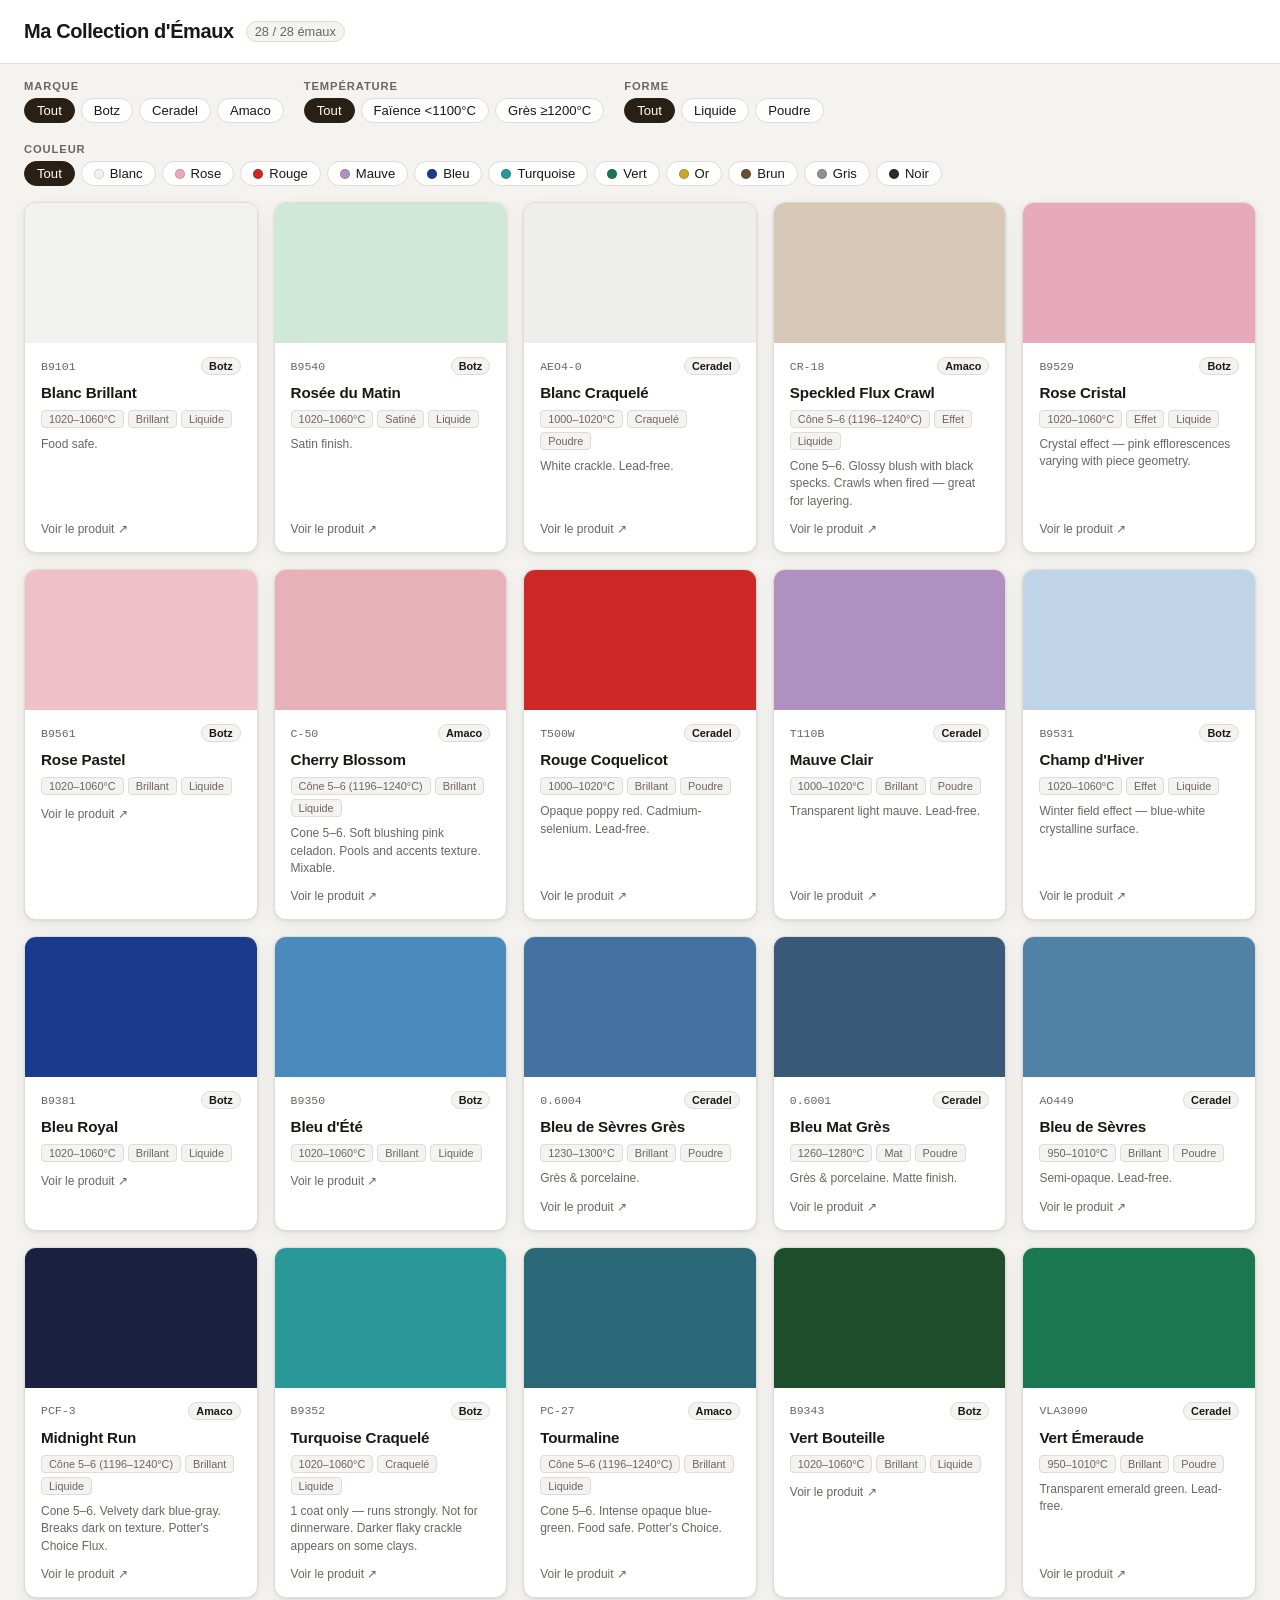
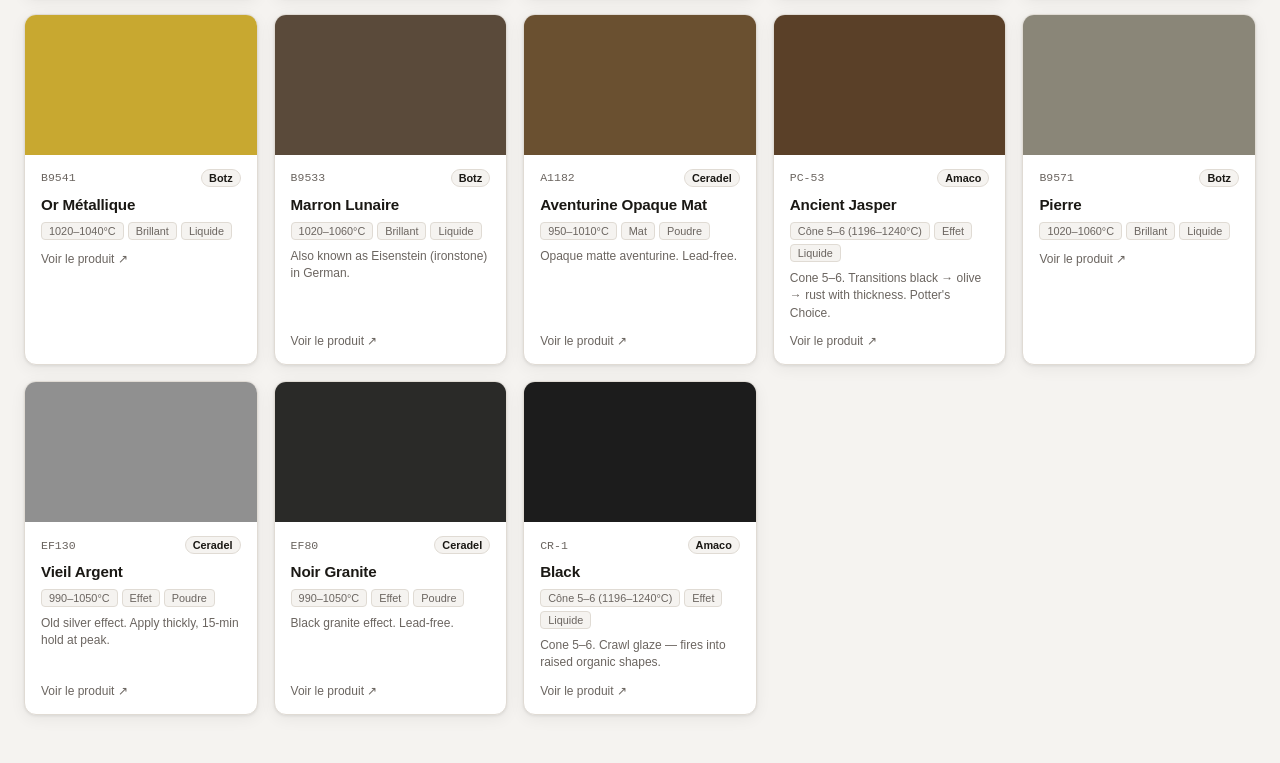
==== index.html @ 24ea7492 "Initial glaze collection — 28 glazes, filter UI, GitHub Pages ready Co-Authored-By: Claude Sonnet 4." ====
<!DOCTYPE html>
<html lang="fr">
<head>
  <meta charset="UTF-8">
  <meta name="viewport" content="width=device-width, initial-scale=1.0">
  <title>Ma Collection d'Émaux</title>
  <link rel="stylesheet" href="style.css">
</head>
<body>
  <header>
    <div class="header-inner">
      <h1>Ma Collection d'Émaux</h1>
      <span id="count-badge" class="count-badge"></span>
    </div>
  </header>

  <div class="filters-bar">
    <div class="filter-group">
      <label>Marque</label>
      <div class="chips" id="filter-brand">
        <button class="chip active" data-value="all">Tout</button>
        <button class="chip" data-value="Brilliant Botz">Botz</button>
        <button class="chip" data-value="Ceradel">Ceradel</button>
        <button class="chip" data-value="Amaco">Amaco</button>
      </div>
    </div>

    <div class="filter-group">
      <label>Température</label>
      <div class="chips" id="filter-temp">
        <button class="chip active" data-value="all">Tout</button>
        <button class="chip" data-value="faience">Faïence &lt;1100°C</button>
        <button class="chip" data-value="gres">Grès ≥1200°C</button>
      </div>
    </div>

    <div class="filter-group">
      <label>Forme</label>
      <div class="chips" id="filter-form">
        <button class="chip active" data-value="all">Tout</button>
        <button class="chip" data-value="liquid">Liquide</button>
        <button class="chip" data-value="powder">Poudre</button>
      </div>
    </div>

    <div class="filter-group">
      <label>Couleur</label>
      <div class="chips" id="filter-color">
        <button class="chip active" data-value="all">Tout</button>
        <button class="chip color-chip" data-value="white" style="--swatch:#f2f2ee">Blanc</button>
        <button class="chip color-chip" data-value="pink" style="--swatch:#e8aabb">Rose</button>
        <button class="chip color-chip" data-value="red" style="--swatch:#cc2828">Rouge</button>
        <button class="chip color-chip" data-value="purple" style="--swatch:#b090c0">Mauve</button>
        <button class="chip color-chip" data-value="blue" style="--swatch:#1a3a8c">Bleu</button>
        <button class="chip color-chip" data-value="turquoise" style="--swatch:#2a9898">Turquoise</button>
        <button class="chip color-chip" data-value="green" style="--swatch:#1a7850">Vert</button>
        <button class="chip color-chip" data-value="gold" style="--swatch:#c8a830">Or</button>
        <button class="chip color-chip" data-value="brown" style="--swatch:#6a5030">Brun</button>
        <button class="chip color-chip" data-value="gray" style="--swatch:#909090">Gris</button>
        <button class="chip color-chip" data-value="black" style="--swatch:#2a2a28">Noir</button>
      </div>
    </div>
  </div>

  <main>
    <div class="grid" id="glaze-grid"></div>
    <p class="empty-state" id="empty-state" hidden>Aucun émail ne correspond aux filtres sélectionnés.</p>
  </main>

  <template id="card-template">
    <article class="card">
      <div class="card-swatch">
        <img class="card-img" alt="" loading="lazy">
      </div>
      <div class="card-body">
        <div class="card-header-row">
          <span class="card-ref"></span>
          <span class="card-brand-badge"></span>
        </div>
        <h2 class="card-name"></h2>
        <div class="card-tags">
          <span class="tag tag-temp"></span>
          <span class="tag tag-finish"></span>
          <span class="tag tag-form"></span>
        </div>
        <p class="card-notes"></p>
        <a class="card-link" target="_blank" rel="noopener">Voir le produit ↗</a>
      </div>
    </article>
  </template>

  <script src="app.js"></script>
</body>
</html>
---- style.css ----
*, *::before, *::after {
  box-sizing: border-box;
  margin: 0;
  padding: 0;
}

:root {
  --bg: #f5f3f0;
  --surface: #ffffff;
  --border: #e0dbd4;
  --text: #1a1814;
  --text-muted: #6b6560;
  --accent: #2a1f14;
  --chip-active-bg: #2a1f14;
  --chip-active-text: #ffffff;
  --radius: 12px;
  --radius-sm: 6px;
  --shadow: 0 1px 3px rgba(0,0,0,.08), 0 4px 16px rgba(0,0,0,.06);
  --shadow-hover: 0 4px 8px rgba(0,0,0,.12), 0 8px 32px rgba(0,0,0,.10);
}

body {
  font-family: -apple-system, BlinkMacSystemFont, "Segoe UI", Roboto, sans-serif;
  background: var(--bg);
  color: var(--text);
  min-height: 100vh;
}

/* ── Header ── */
header {
  background: var(--surface);
  border-bottom: 1px solid var(--border);
  padding: 20px 24px;
  position: sticky;
  top: 0;
  z-index: 10;
}

.header-inner {
  max-width: 1400px;
  margin: 0 auto;
  display: flex;
  align-items: center;
  gap: 12px;
}

h1 {
  font-size: 1.25rem;
  font-weight: 600;
  letter-spacing: -0.02em;
}

.count-badge {
  font-size: 0.8rem;
  color: var(--text-muted);
  background: var(--bg);
  padding: 2px 8px;
  border-radius: 99px;
  border: 1px solid var(--border);
}

/* ── Filters ── */
.filters-bar {
  max-width: 1400px;
  margin: 0 auto;
  padding: 16px 24px;
  display: flex;
  flex-wrap: wrap;
  gap: 20px;
}

.filter-group {
  display: flex;
  flex-direction: column;
  gap: 6px;
}

.filter-group label {
  font-size: 0.7rem;
  font-weight: 600;
  text-transform: uppercase;
  letter-spacing: 0.08em;
  color: var(--text-muted);
}

.chips {
  display: flex;
  flex-wrap: wrap;
  gap: 6px;
}

.chip {
  appearance: none;
  border: 1px solid var(--border);
  background: var(--surface);
  color: var(--text);
  border-radius: 99px;
  padding: 4px 12px;
  font-size: 0.82rem;
  cursor: pointer;
  transition: all .15s ease;
  white-space: nowrap;
}

.chip:hover {
  border-color: var(--accent);
}

.chip.active {
  background: var(--chip-active-bg);
  color: var(--chip-active-text);
  border-color: var(--chip-active-bg);
}

.color-chip {
  display: flex;
  align-items: center;
  gap: 6px;
}

.color-chip::before {
  content: '';
  display: inline-block;
  width: 10px;
  height: 10px;
  border-radius: 50%;
  background: var(--swatch);
  border: 1px solid rgba(0,0,0,.15);
  flex-shrink: 0;
}

/* ── Grid ── */
main {
  max-width: 1400px;
  margin: 0 auto;
  padding: 0 24px 48px;
}

.grid {
  display: grid;
  grid-template-columns: repeat(auto-fill, minmax(220px, 1fr));
  gap: 16px;
}

/* ── Card ── */
.card {
  background: var(--surface);
  border: 1px solid var(--border);
  border-radius: var(--radius);
  overflow: hidden;
  box-shadow: var(--shadow);
  transition: transform .2s ease, box-shadow .2s ease;
  display: flex;
  flex-direction: column;
}

.card:hover {
  transform: translateY(-3px);
  box-shadow: var(--shadow-hover);
}

.card-swatch {
  height: 140px;
  position: relative;
  overflow: hidden;
  flex-shrink: 0;
}

.card-swatch-bg {
  position: absolute;
  inset: 0;
  transition: opacity .3s ease;
}

.card-img {
  position: absolute;
  inset: 0;
  width: 100%;
  height: 100%;
  object-fit: cover;
}

.card-img[data-loaded="false"] {
  opacity: 0;
}

.card-body {
  padding: 14px 16px 16px;
  display: flex;
  flex-direction: column;
  gap: 8px;
  flex: 1;
}

.card-header-row {
  display: flex;
  align-items: center;
  justify-content: space-between;
  gap: 6px;
}

.card-ref {
  font-family: "SF Mono", "Fira Code", Consolas, monospace;
  font-size: 0.72rem;
  color: var(--text-muted);
}

.card-brand-badge {
  font-size: 0.68rem;
  font-weight: 600;
  padding: 2px 7px;
  border-radius: 99px;
  background: var(--bg);
  border: 1px solid var(--border);
  white-space: nowrap;
}

.card-name {
  font-size: 0.95rem;
  font-weight: 600;
  line-height: 1.25;
  letter-spacing: -0.01em;
}

.card-tags {
  display: flex;
  flex-wrap: wrap;
  gap: 4px;
}

.tag {
  font-size: 0.68rem;
  font-weight: 500;
  padding: 2px 7px;
  border-radius: 4px;
  background: var(--bg);
  color: var(--text-muted);
  border: 1px solid var(--border);
}

.card-notes {
  font-size: 0.75rem;
  color: var(--text-muted);
  line-height: 1.45;
  flex: 1;
}

.card-link {
  font-size: 0.75rem;
  color: var(--text-muted);
  text-decoration: none;
  margin-top: 4px;
  align-self: flex-start;
}

.card-link:hover {
  color: var(--text);
  text-decoration: underline;
}

/* ── Empty state ── */
.empty-state {
  text-align: center;
  color: var(--text-muted);
  padding: 48px 0;
  font-size: 0.9rem;
}

/* ── Responsive ── */
@media (max-width: 600px) {
  header { padding: 14px 16px; }
  .filters-bar { padding: 12px 16px; }
  main { padding: 0 16px 48px; }
  .grid { grid-template-columns: repeat(auto-fill, minmax(160px, 1fr)); gap: 12px; }
  .card-swatch { height: 110px; }
}
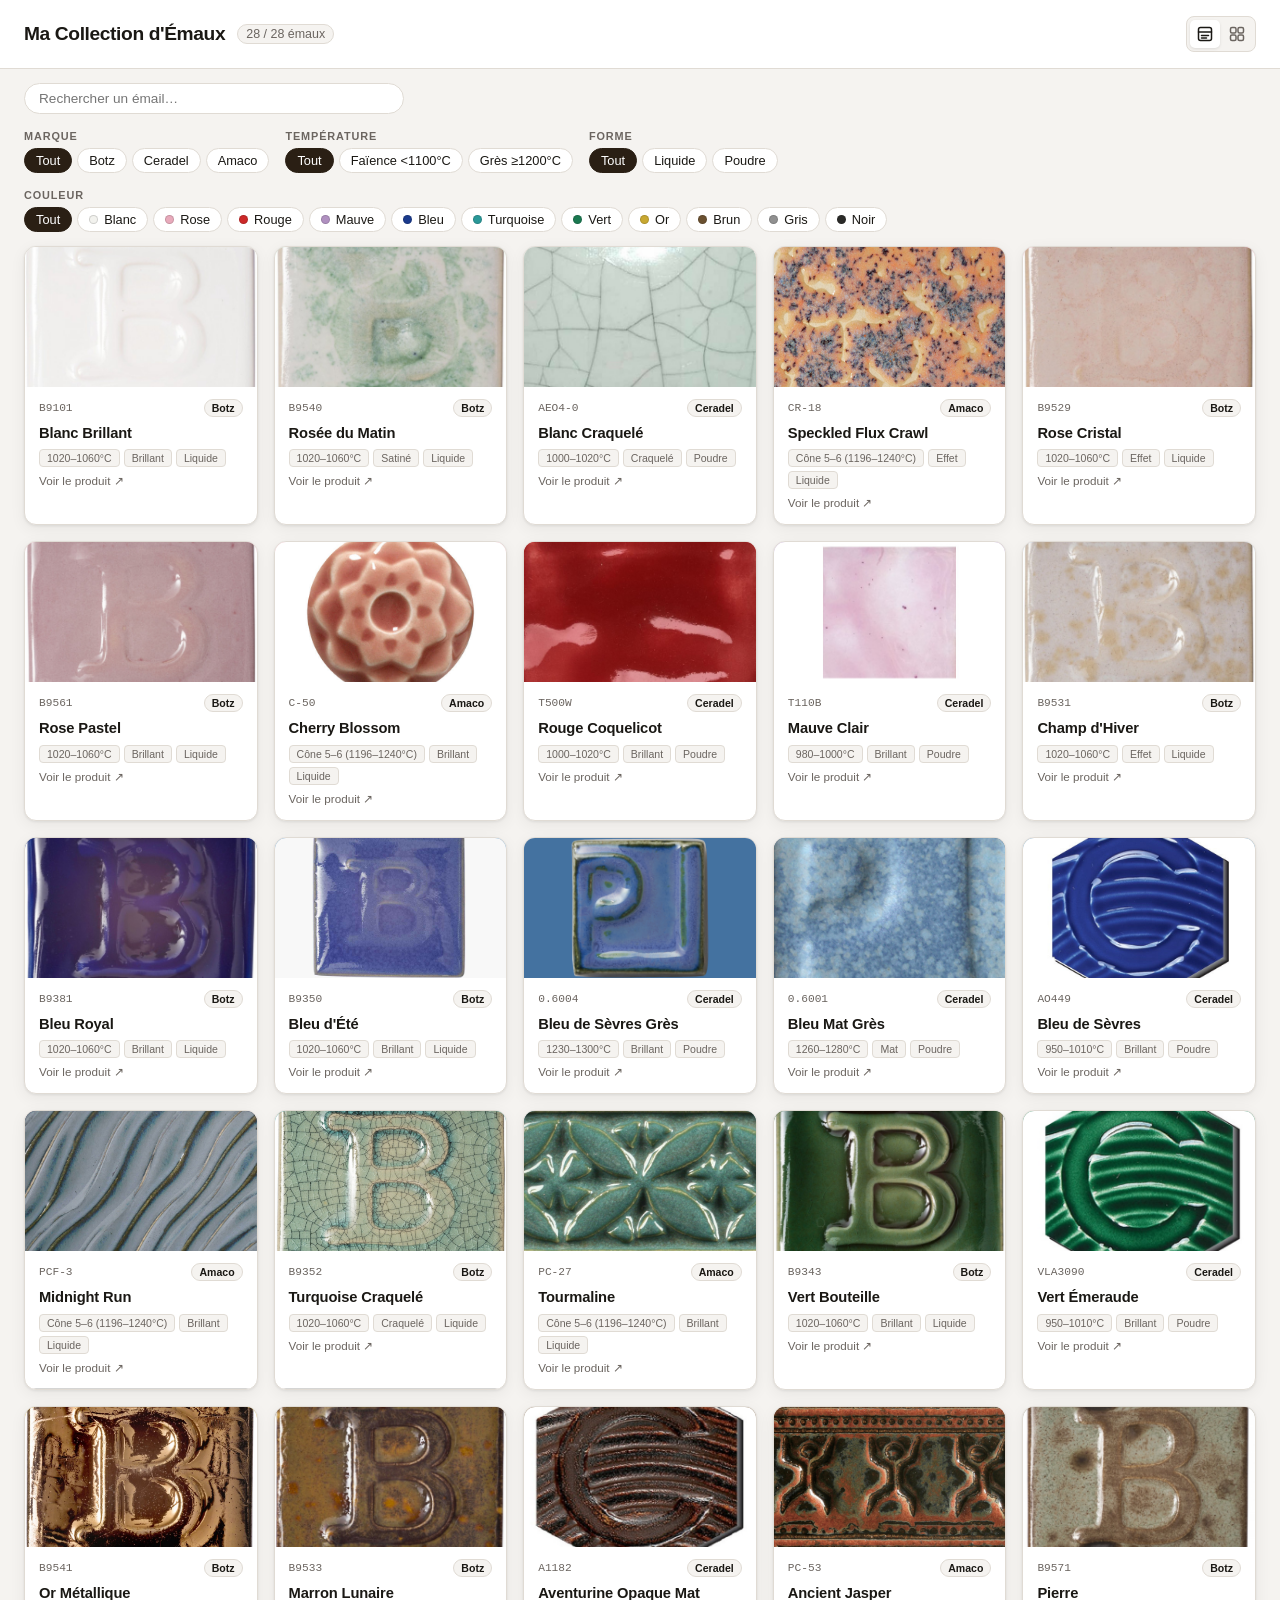
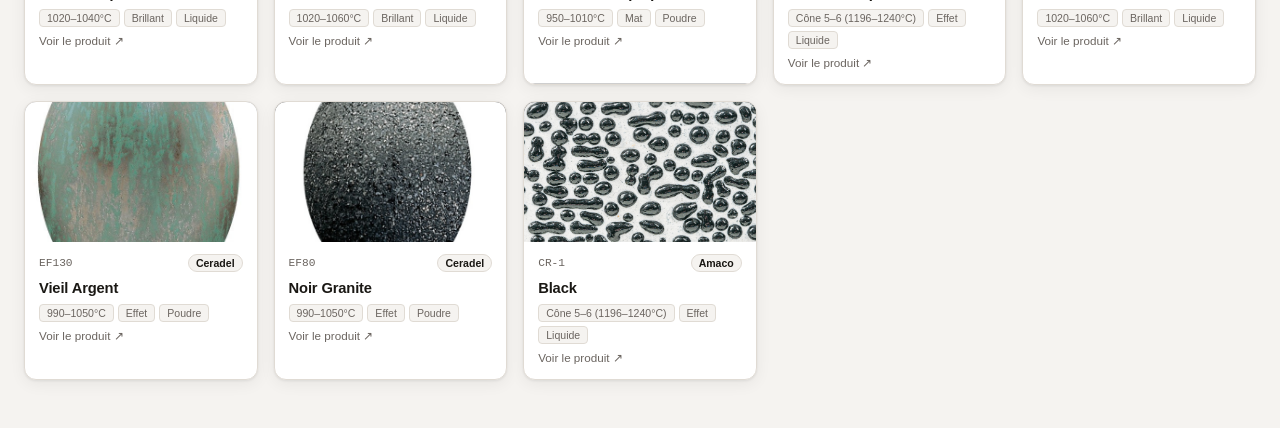
==== commit d2700a92: "Add search, filter toggle, notes-on-hover, and picture/detail view modes Co-Authored-By: Claude Sonn" ====
--- a/index.html
+++ b/index.html
@@ -11,10 +11,33 @@
     <div class="header-inner">
       <h1>Ma Collection d'Émaux</h1>
       <span id="count-badge" class="count-badge"></span>
+      <div class="header-spacer"></div>
+      <div class="view-toggle" id="view-toggle">
+        <button class="view-btn active" data-mode="detail" title="Vue détaillée">
+          <svg width="16" height="16" viewBox="0 0 16 16" fill="none" stroke="currentColor" stroke-width="1.5" stroke-linecap="round">
+            <rect x="1.5" y="1.5" width="13" height="13" rx="2"/>
+            <line x1="1.5" y1="6" x2="14.5" y2="6"/>
+            <line x1="4.5" y1="9.5" x2="11.5" y2="9.5"/>
+            <line x1="4.5" y1="12" x2="9.5" y2="12"/>
+          </svg>
+        </button>
+        <button class="view-btn" data-mode="picture" title="Vue photos">
+          <svg width="16" height="16" viewBox="0 0 16 16" fill="none" stroke="currentColor" stroke-width="1.5" stroke-linecap="round" stroke-linejoin="round">
+            <rect x="1.5" y="1.5" width="5.5" height="5.5" rx="1.5"/>
+            <rect x="9" y="1.5" width="5.5" height="5.5" rx="1.5"/>
+            <rect x="1.5" y="9" width="5.5" height="5.5" rx="1.5"/>
+            <rect x="9" y="9" width="5.5" height="5.5" rx="1.5"/>
+          </svg>
+        </button>
+      </div>
     </div>
   </header>
 
   <div class="filters-bar">
+    <div class="search-wrap">
+      <input type="search" id="search-input" class="search-input" placeholder="Rechercher un émail…" autocomplete="off" spellcheck="false">
+    </div>
+
     <div class="filter-group">
       <label>Marque</label>
       <div class="chips" id="filter-brand">
@@ -64,7 +87,7 @@
 
   <main>
     <div class="grid" id="glaze-grid"></div>
-    <p class="empty-state" id="empty-state" hidden>Aucun émail ne correspond aux filtres sélectionnés.</p>
+    <p class="empty-state" id="empty-state" hidden>Aucun émail ne correspond à votre recherche.</p>
   </main>
 
   <template id="card-template">
@@ -83,9 +106,9 @@
           <span class="tag tag-finish"></span>
           <span class="tag tag-form"></span>
         </div>
-        <p class="card-notes"></p>
         <a class="card-link" target="_blank" rel="noopener">Voir le produit ↗</a>
       </div>
+      <p class="card-notes"></p>
     </article>
   </template>
 
--- a/style.css
+++ b/style.css
@@ -14,7 +14,6 @@
   --chip-active-bg: #2a1f14;
   --chip-active-text: #ffffff;
   --radius: 12px;
-  --radius-sm: 6px;
   --shadow: 0 1px 3px rgba(0,0,0,.08), 0 4px 16px rgba(0,0,0,.06);
   --shadow-hover: 0 4px 8px rgba(0,0,0,.12), 0 8px 32px rgba(0,0,0,.10);
 }
@@ -30,7 +29,7 @@
 header {
   background: var(--surface);
   border-bottom: 1px solid var(--border);
-  padding: 20px 24px;
+  padding: 16px 24px;
   position: sticky;
   top: 0;
   z-index: 10;
@@ -45,28 +44,86 @@
 }
 
 h1 {
-  font-size: 1.25rem;
+  font-size: 1.2rem;
   font-weight: 600;
   letter-spacing: -0.02em;
 }
 
 .count-badge {
-  font-size: 0.8rem;
+  font-size: 0.78rem;
   color: var(--text-muted);
   background: var(--bg);
   padding: 2px 8px;
   border-radius: 99px;
   border: 1px solid var(--border);
+}
+
+.header-spacer { flex: 1; }
+
+/* ── View toggle ── */
+.view-toggle {
+  display: flex;
+  gap: 2px;
+  background: var(--bg);
+  border: 1px solid var(--border);
+  border-radius: 8px;
+  padding: 3px;
+}
+
+.view-btn {
+  appearance: none;
+  border: none;
+  background: transparent;
+  color: var(--text-muted);
+  border-radius: 5px;
+  width: 30px;
+  height: 28px;
+  display: flex;
+  align-items: center;
+  justify-content: center;
+  cursor: pointer;
+  transition: background .15s, color .15s;
+}
+
+.view-btn:hover { color: var(--text); }
+
+.view-btn.active {
+  background: var(--surface);
+  color: var(--text);
+  box-shadow: 0 1px 3px rgba(0,0,0,.1);
 }
 
 /* ── Filters ── */
 .filters-bar {
   max-width: 1400px;
   margin: 0 auto;
-  padding: 16px 24px;
+  padding: 14px 24px;
   display: flex;
   flex-wrap: wrap;
-  gap: 20px;
+  gap: 16px;
+  align-items: flex-start;
+}
+
+.search-wrap {
+  flex: 0 0 100%;
+}
+
+.search-input {
+  width: 100%;
+  max-width: 380px;
+  padding: 7px 14px;
+  border: 1px solid var(--border);
+  border-radius: 99px;
+  background: var(--surface);
+  font-size: 0.85rem;
+  color: var(--text);
+  outline: none;
+  transition: border-color .15s, box-shadow .15s;
+}
+
+.search-input:focus {
+  border-color: var(--accent);
+  box-shadow: 0 0 0 3px rgba(42, 31, 20, 0.08);
 }
 
 .filter-group {
@@ -76,7 +133,7 @@
 }
 
 .filter-group label {
-  font-size: 0.7rem;
+  font-size: 0.68rem;
   font-weight: 600;
   text-transform: uppercase;
   letter-spacing: 0.08em;
@@ -86,7 +143,7 @@
 .chips {
   display: flex;
   flex-wrap: wrap;
-  gap: 6px;
+  gap: 5px;
 }
 
 .chip {
@@ -95,16 +152,14 @@
   background: var(--surface);
   color: var(--text);
   border-radius: 99px;
-  padding: 4px 12px;
-  font-size: 0.82rem;
+  padding: 4px 11px;
+  font-size: 0.8rem;
   cursor: pointer;
-  transition: all .15s ease;
+  transition: border-color .15s, background .15s, color .15s;
   white-space: nowrap;
 }
 
-.chip:hover {
-  border-color: var(--accent);
-}
+.chip:hover { border-color: var(--accent); }
 
 .chip.active {
   background: var(--chip-active-bg);
@@ -112,17 +167,13 @@
   border-color: var(--chip-active-bg);
 }
 
-.color-chip {
-  display: flex;
-  align-items: center;
-  gap: 6px;
-}
+.color-chip { display: flex; align-items: center; gap: 6px; }
 
 .color-chip::before {
   content: '';
   display: inline-block;
-  width: 10px;
-  height: 10px;
+  width: 9px;
+  height: 9px;
   border-radius: 50%;
   background: var(--swatch);
   border: 1px solid rgba(0,0,0,.15);
@@ -142,8 +193,15 @@
   gap: 16px;
 }
 
+/* Picture mode */
+.grid.mode-picture {
+  grid-template-columns: repeat(auto-fill, minmax(150px, 1fr));
+  gap: 10px;
+}
+
 /* ── Card ── */
 .card {
+  position: relative;
   background: var(--surface);
   border: 1px solid var(--border);
   border-radius: var(--radius);
@@ -166,11 +224,7 @@
   flex-shrink: 0;
 }
 
-.card-swatch-bg {
-  position: absolute;
-  inset: 0;
-  transition: opacity .3s ease;
-}
+.mode-picture .card-swatch { height: 180px; }
 
 .card-img {
   position: absolute;
@@ -178,19 +232,20 @@
   width: 100%;
   height: 100%;
   object-fit: cover;
-}
-
-.card-img[data-loaded="false"] {
-  opacity: 0;
-}
+  transition: opacity .3s ease;
+}
+
+.card-img[data-loaded="false"] { opacity: 0; }
 
 .card-body {
-  padding: 14px 16px 16px;
+  padding: 12px 14px 14px;
   display: flex;
   flex-direction: column;
-  gap: 8px;
+  gap: 7px;
   flex: 1;
 }
+
+.mode-picture .card-body { padding: 8px 10px 10px; gap: 0; }
 
 .card-header-row {
   display: flex;
@@ -199,14 +254,18 @@
   gap: 6px;
 }
 
+.mode-picture .card-header-row,
+.mode-picture .card-tags,
+.mode-picture .card-link { display: none; }
+
 .card-ref {
   font-family: "SF Mono", "Fira Code", Consolas, monospace;
-  font-size: 0.72rem;
+  font-size: 0.7rem;
   color: var(--text-muted);
 }
 
 .card-brand-badge {
-  font-size: 0.68rem;
+  font-size: 0.66rem;
   font-weight: 600;
   padding: 2px 7px;
   border-radius: 99px;
@@ -216,12 +275,14 @@
 }
 
 .card-name {
-  font-size: 0.95rem;
+  font-size: 0.92rem;
   font-weight: 600;
   line-height: 1.25;
   letter-spacing: -0.01em;
 }
 
+.mode-picture .card-name { font-size: 0.8rem; font-weight: 500; }
+
 .card-tags {
   display: flex;
   flex-wrap: wrap;
@@ -229,7 +290,7 @@
 }
 
 .tag {
-  font-size: 0.68rem;
+  font-size: 0.66rem;
   font-weight: 500;
   padding: 2px 7px;
   border-radius: 4px;
@@ -238,25 +299,32 @@
   border: 1px solid var(--border);
 }
 
+.card-link {
+  font-size: 0.73rem;
+  color: var(--text-muted);
+  text-decoration: none;
+  align-self: flex-start;
+}
+
+.card-link:hover { color: var(--text); text-decoration: underline; }
+
+/* ── Notes overlay (hover) ── */
 .card-notes {
-  font-size: 0.75rem;
-  color: var(--text-muted);
-  line-height: 1.45;
-  flex: 1;
-}
-
-.card-link {
-  font-size: 0.75rem;
-  color: var(--text-muted);
-  text-decoration: none;
-  margin-top: 4px;
-  align-self: flex-start;
-}
-
-.card-link:hover {
-  color: var(--text);
-  text-decoration: underline;
-}
+  position: absolute;
+  bottom: 0;
+  left: 0;
+  right: 0;
+  background: rgba(20, 18, 14, 0.88);
+  color: #f0ede8;
+  padding: 12px 16px;
+  font-size: 0.73rem;
+  line-height: 1.5;
+  transform: translateY(100%);
+  transition: transform .22s ease;
+  backdrop-filter: blur(2px);
+}
+
+.card:hover .card-notes { transform: translateY(0); }
 
 /* ── Empty state ── */
 .empty-state {
@@ -268,9 +336,10 @@
 
 /* ── Responsive ── */
 @media (max-width: 600px) {
-  header { padding: 14px 16px; }
-  .filters-bar { padding: 12px 16px; }
+  header { padding: 12px 16px; }
+  h1 { font-size: 1rem; }
+  .filters-bar { padding: 10px 16px; gap: 12px; }
   main { padding: 0 16px 48px; }
-  .grid { grid-template-columns: repeat(auto-fill, minmax(160px, 1fr)); gap: 12px; }
+  .grid { grid-template-columns: repeat(auto-fill, minmax(150px, 1fr)); gap: 10px; }
   .card-swatch { height: 110px; }
 }
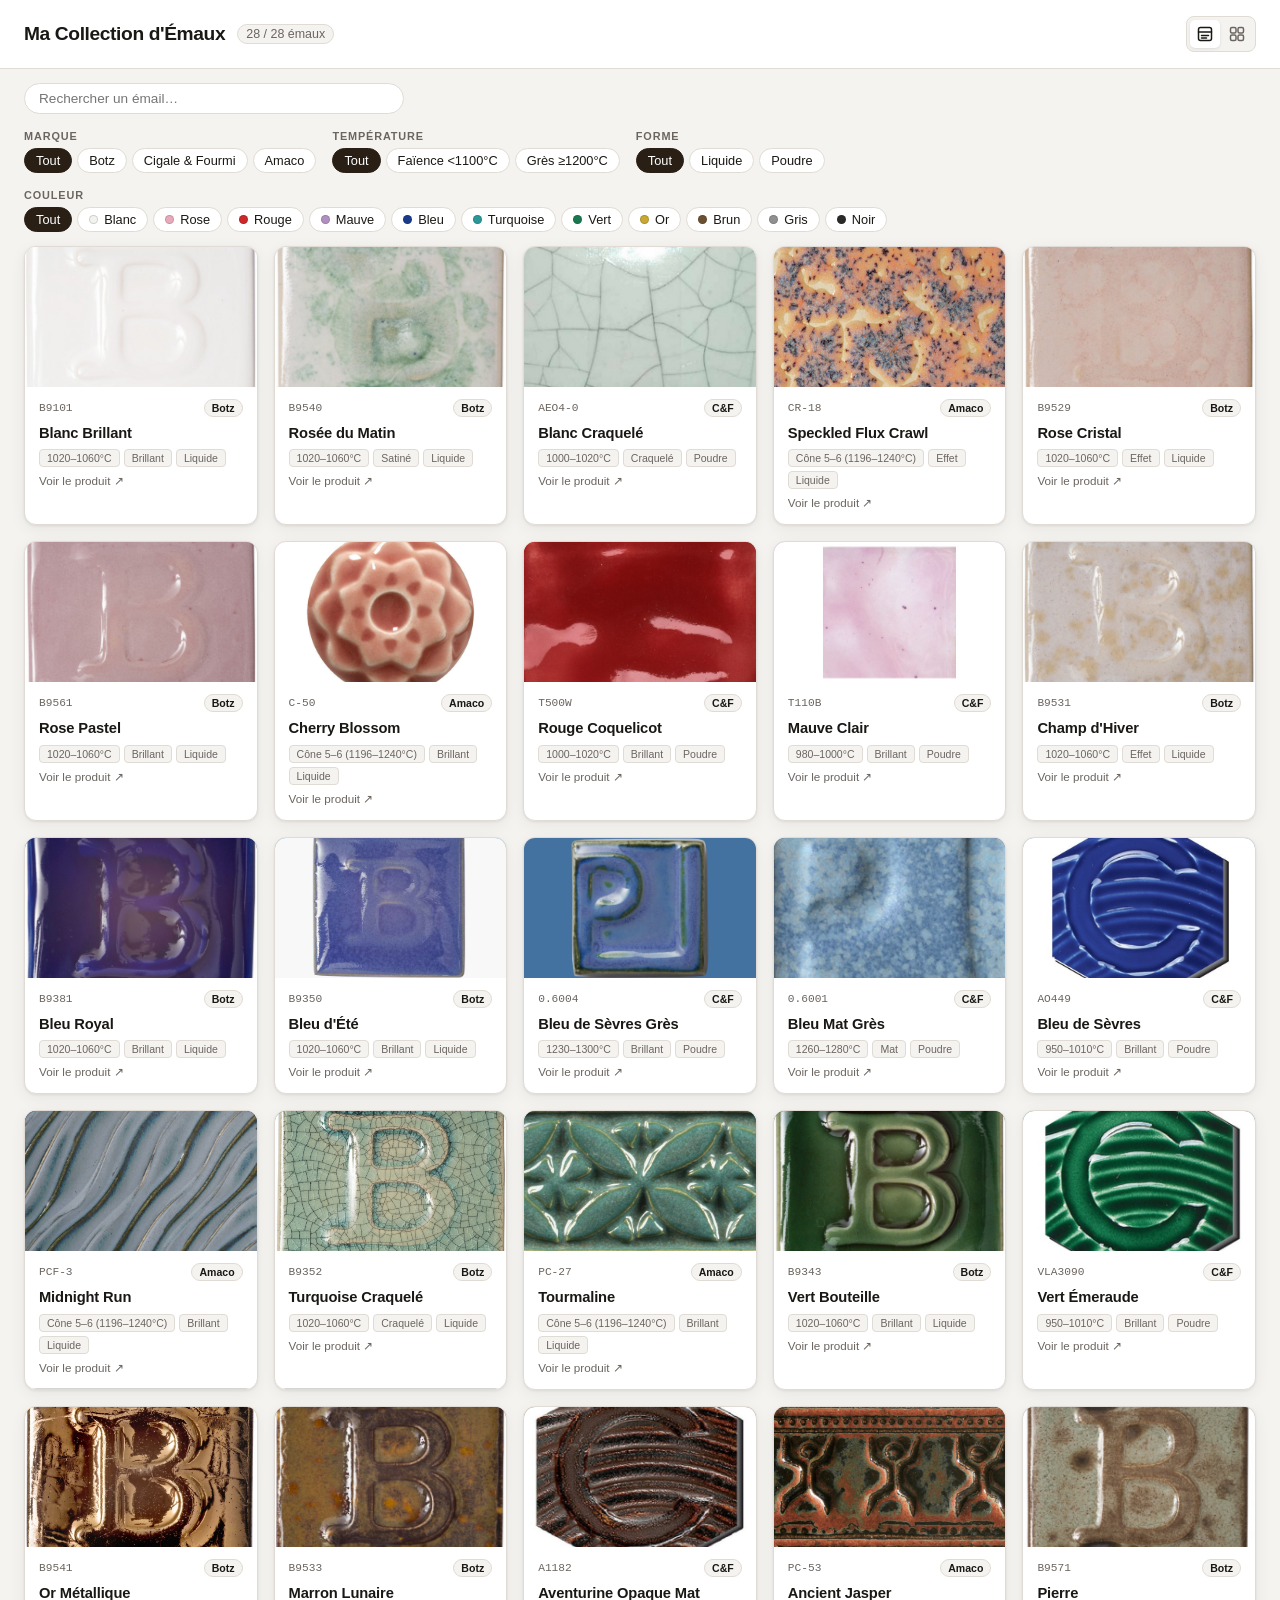
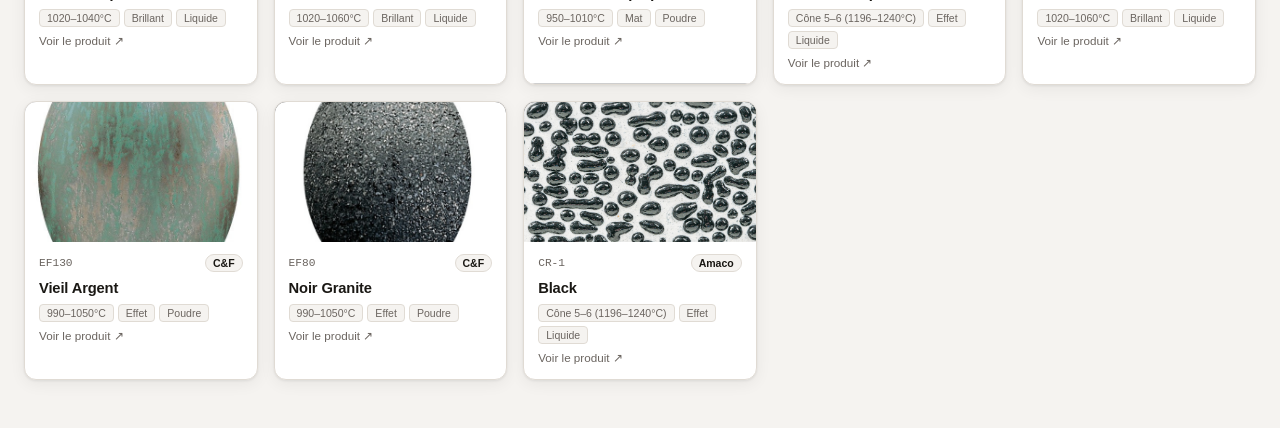
==== commit 5eb0a5e6: "Fix brands: unbranded powder glazes → Cigale & Fourmi, remove Ceradel as brand Co-Authored-By: Claud" ====
--- a/index.html
+++ b/index.html
@@ -43,7 +43,7 @@
       <div class="chips" id="filter-brand">
         <button class="chip active" data-value="all">Tout</button>
         <button class="chip" data-value="Brilliant Botz">Botz</button>
-        <button class="chip" data-value="Ceradel">Ceradel</button>
+        <button class="chip" data-value="Cigale &amp; Fourmi">Cigale &amp; Fourmi</button>
         <button class="chip" data-value="Amaco">Amaco</button>
       </div>
     </div>
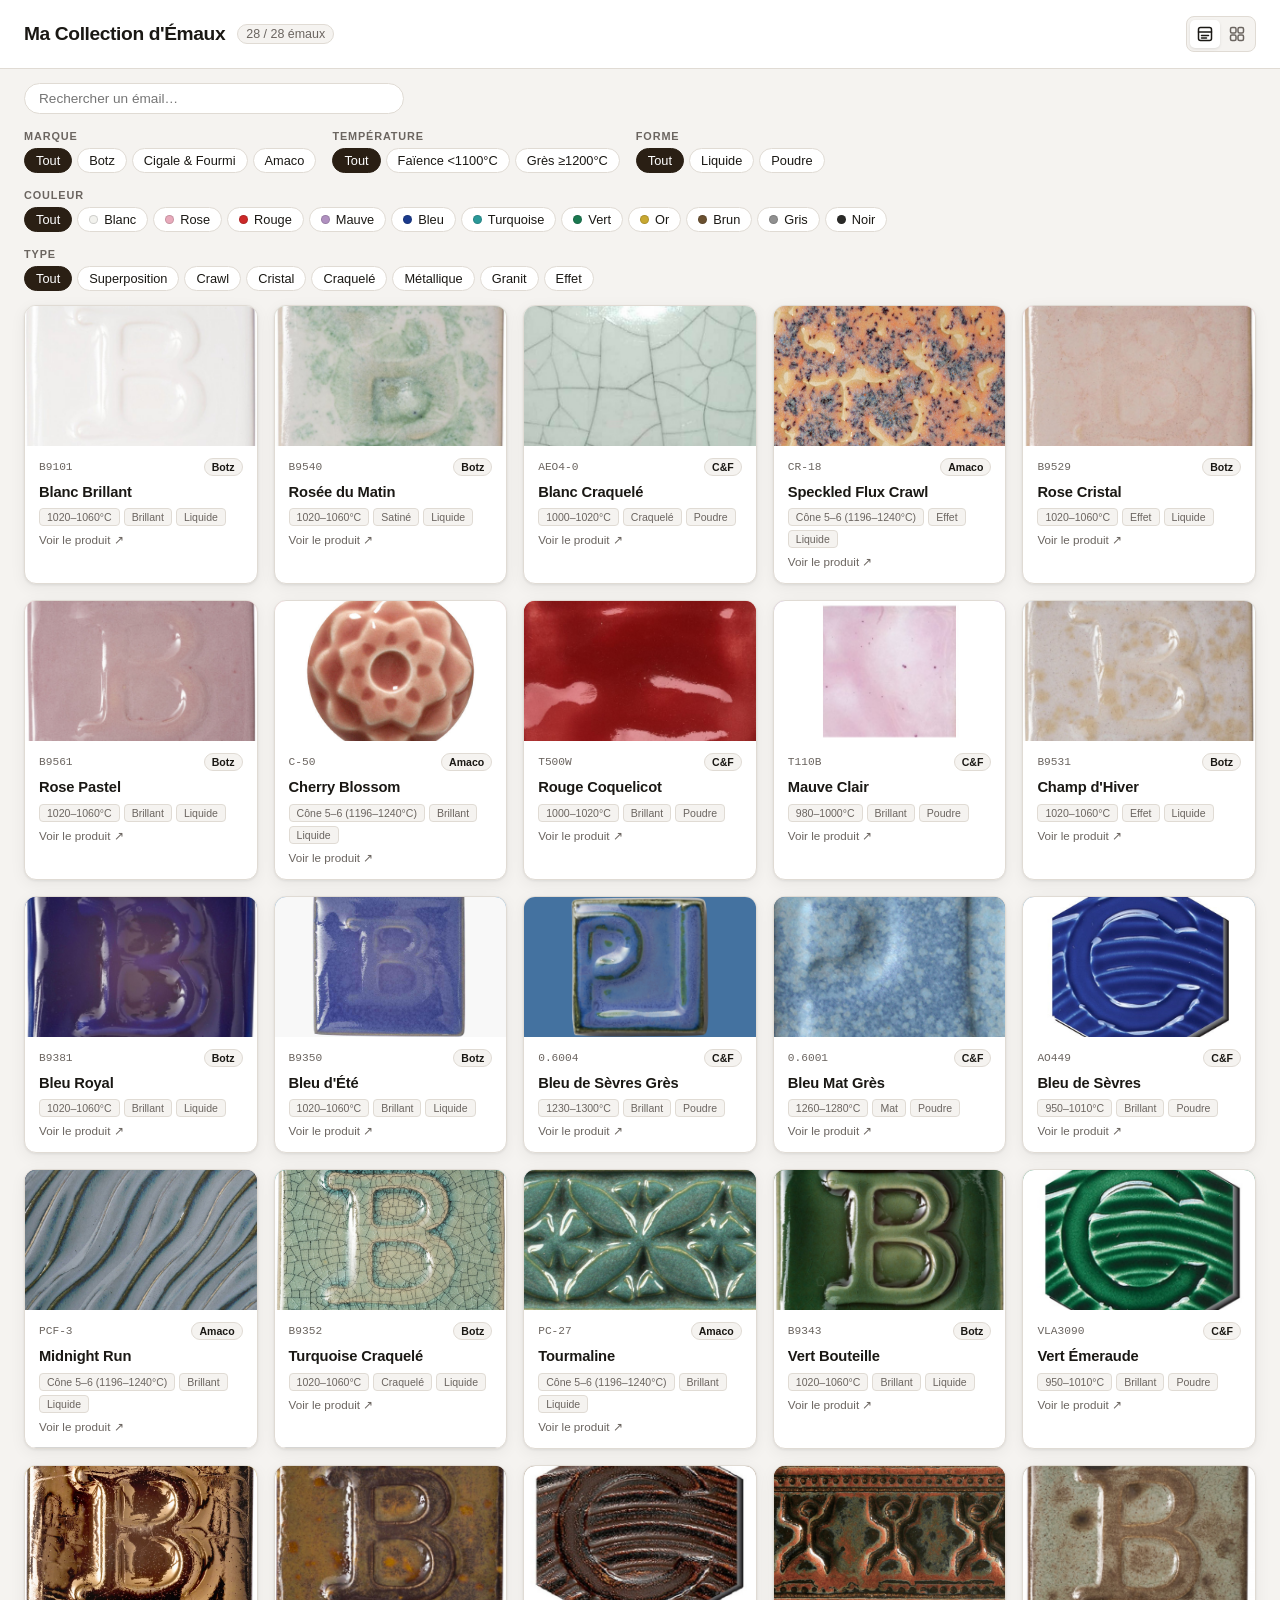
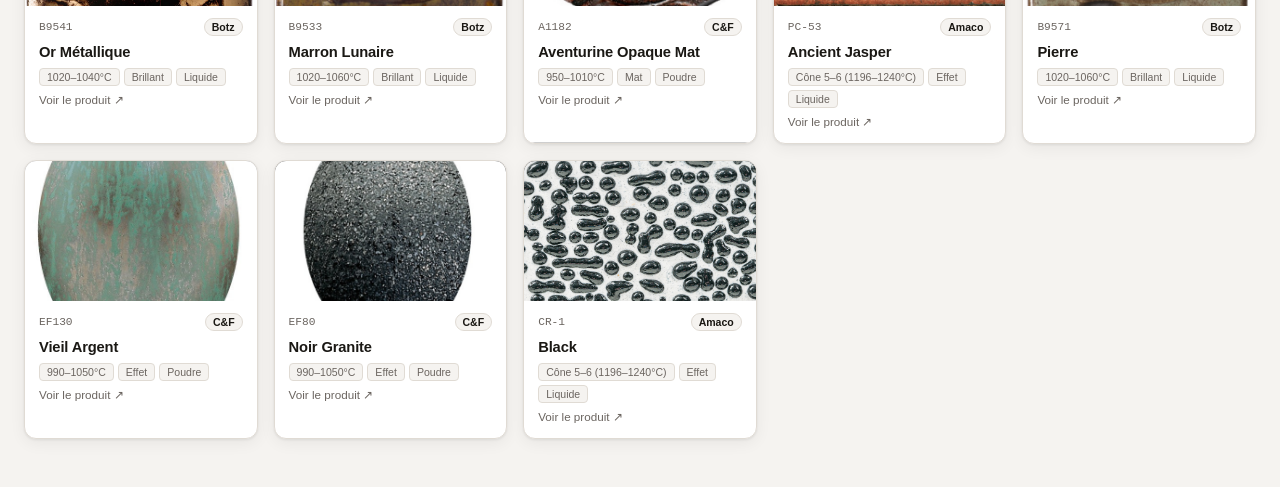
==== commit e6c1103e: "Add type tags to glazes and multi-select tag filter Each glaze now has a tags array (crawl, superpos" ====
--- a/index.html
+++ b/index.html
@@ -83,6 +83,20 @@
         <button class="chip color-chip" data-value="black" style="--swatch:#2a2a28">Noir</button>
       </div>
     </div>
+
+    <div class="filter-group">
+      <label>Type</label>
+      <div class="chips" id="filter-type">
+        <button class="chip active" data-value="all">Tout</button>
+        <button class="chip" data-value="superposition">Superposition</button>
+        <button class="chip" data-value="crawl">Crawl</button>
+        <button class="chip" data-value="cristal">Cristal</button>
+        <button class="chip" data-value="craquelé">Craquelé</button>
+        <button class="chip" data-value="métallique">Métallique</button>
+        <button class="chip" data-value="granit">Granit</button>
+        <button class="chip" data-value="effet">Effet</button>
+      </div>
+    </div>
   </div>
 
   <main>
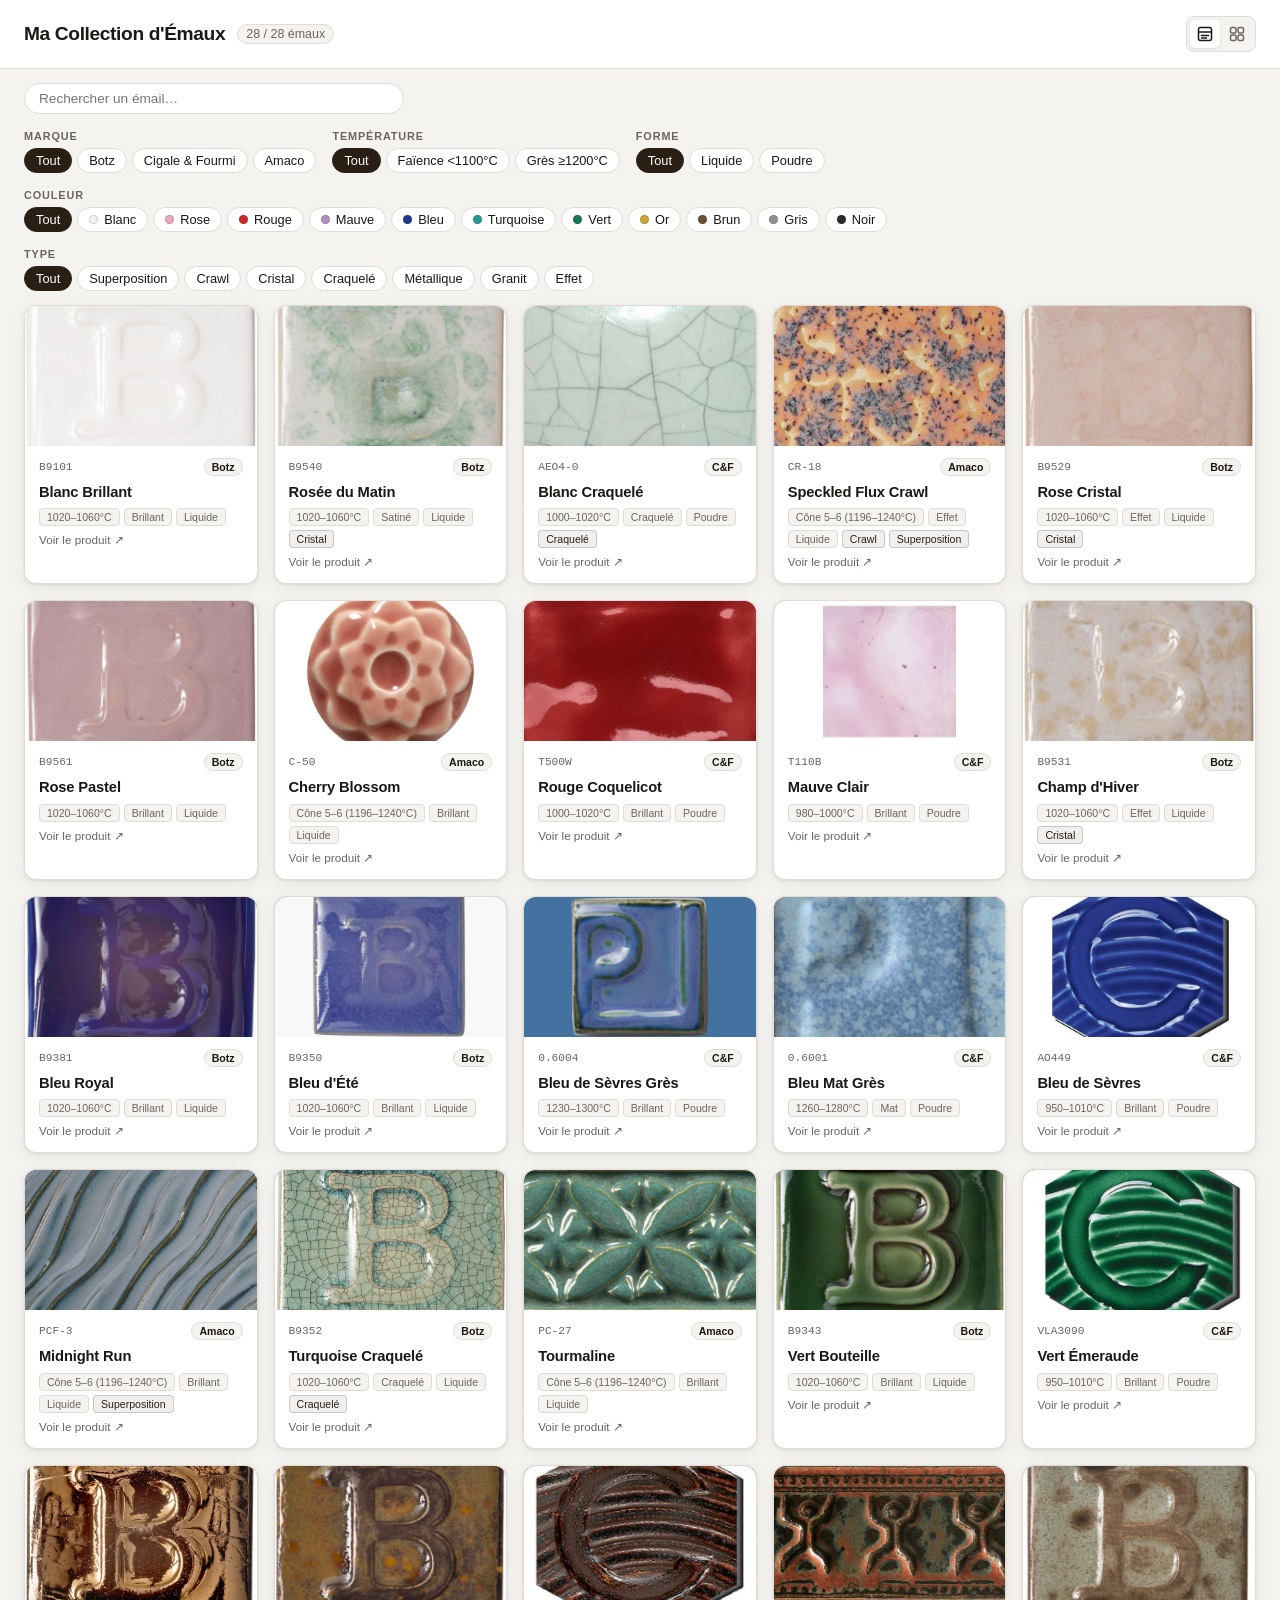
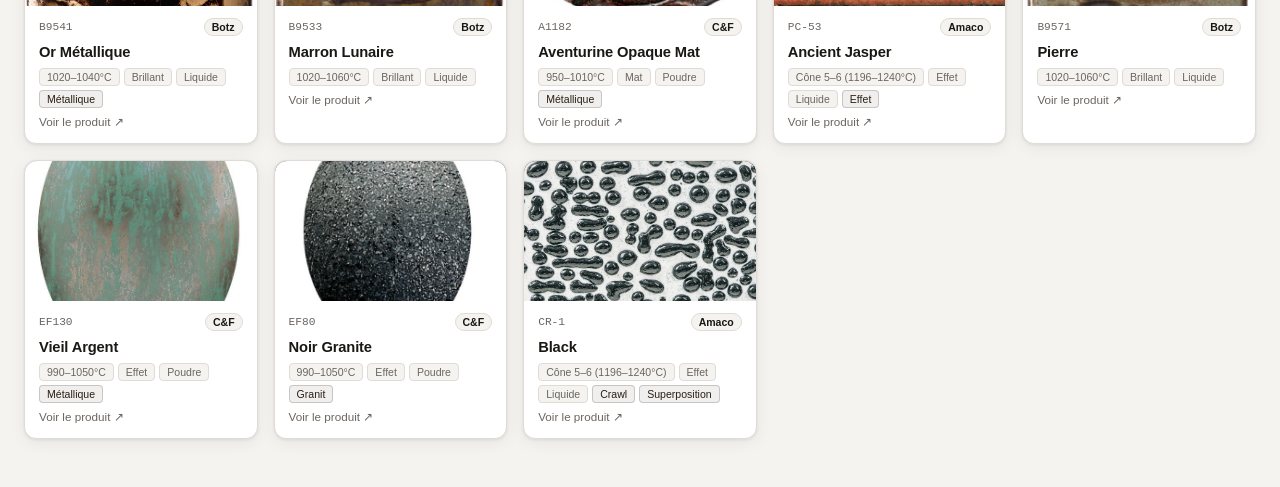
==== commit af0608c2: "Add emoji favicon (🏺) via inline SVG data URI Co-Authored-By: Claude Sonnet 4.6 <noreply@anthropic.c" ====
--- a/index.html
+++ b/index.html
@@ -4,6 +4,7 @@
   <meta charset="UTF-8">
   <meta name="viewport" content="width=device-width, initial-scale=1.0">
   <title>Ma Collection d'Émaux</title>
+  <link rel="icon" href="data:image/svg+xml,<svg xmlns='http://www.w3.org/2000/svg' viewBox='0 0 100 100'><text y='.9em' font-size='90'>🏺</text></svg>">
   <link rel="stylesheet" href="style.css">
 </head>
 <body>
--- a/style.css
+++ b/style.css
@@ -205,16 +205,18 @@
   background: var(--surface);
   border: 1px solid var(--border);
   border-radius: var(--radius);
-  overflow: hidden;
+  overflow: visible;
   box-shadow: var(--shadow);
   transition: transform .2s ease, box-shadow .2s ease;
   display: flex;
   flex-direction: column;
+  z-index: 0;
 }
 
 .card:hover {
   transform: translateY(-3px);
   box-shadow: var(--shadow-hover);
+  z-index: 1;
 }
 
 .card-swatch {
@@ -222,6 +224,8 @@
   position: relative;
   overflow: hidden;
   flex-shrink: 0;
+  border-radius: var(--radius) var(--radius) 0 0;
+  cursor: zoom-in;
 }
 
 .mode-picture .card-swatch { height: 180px; }
@@ -232,10 +236,12 @@
   width: 100%;
   height: 100%;
   object-fit: cover;
-  transition: opacity .3s ease;
+  transition: transform .35s ease, opacity .3s ease;
 }
 
 .card-img[data-loaded="false"] { opacity: 0; }
+
+.card-swatch:hover .card-img[data-loaded="true"] { transform: scale(1.7); }
 
 .card-body {
   padding: 12px 14px 14px;
@@ -299,6 +305,12 @@
   border: 1px solid var(--border);
 }
 
+.tag-type {
+  background: rgba(42, 31, 20, 0.07);
+  color: var(--accent);
+  border-color: rgba(42, 31, 20, 0.2);
+}
+
 .card-link {
   font-size: 0.73rem;
   color: var(--text-muted);
@@ -308,23 +320,31 @@
 
 .card-link:hover { color: var(--text); text-decoration: underline; }
 
-/* ── Notes overlay (hover) ── */
+/* ── Notes tooltip (hover, floats above card) ── */
 .card-notes {
   position: absolute;
-  bottom: 0;
-  left: 0;
-  right: 0;
-  background: rgba(20, 18, 14, 0.88);
-  color: #f0ede8;
-  padding: 12px 16px;
+  bottom: calc(100% + 8px);
+  left: -1px;
+  right: -1px;
+  background: var(--surface);
+  color: var(--text);
+  padding: 10px 14px;
   font-size: 0.73rem;
-  line-height: 1.5;
-  transform: translateY(100%);
-  transition: transform .22s ease;
-  backdrop-filter: blur(2px);
-}
-
-.card:hover .card-notes { transform: translateY(0); }
+  line-height: 1.6;
+  border: 1px solid var(--border);
+  border-radius: var(--radius);
+  box-shadow: var(--shadow-hover);
+  opacity: 0;
+  transform: translateY(6px);
+  transition: opacity .18s ease, transform .18s ease;
+  pointer-events: none;
+  z-index: 20;
+}
+
+.card:hover .card-notes {
+  opacity: 1;
+  transform: translateY(0);
+}
 
 /* ── Empty state ── */
 .empty-state {
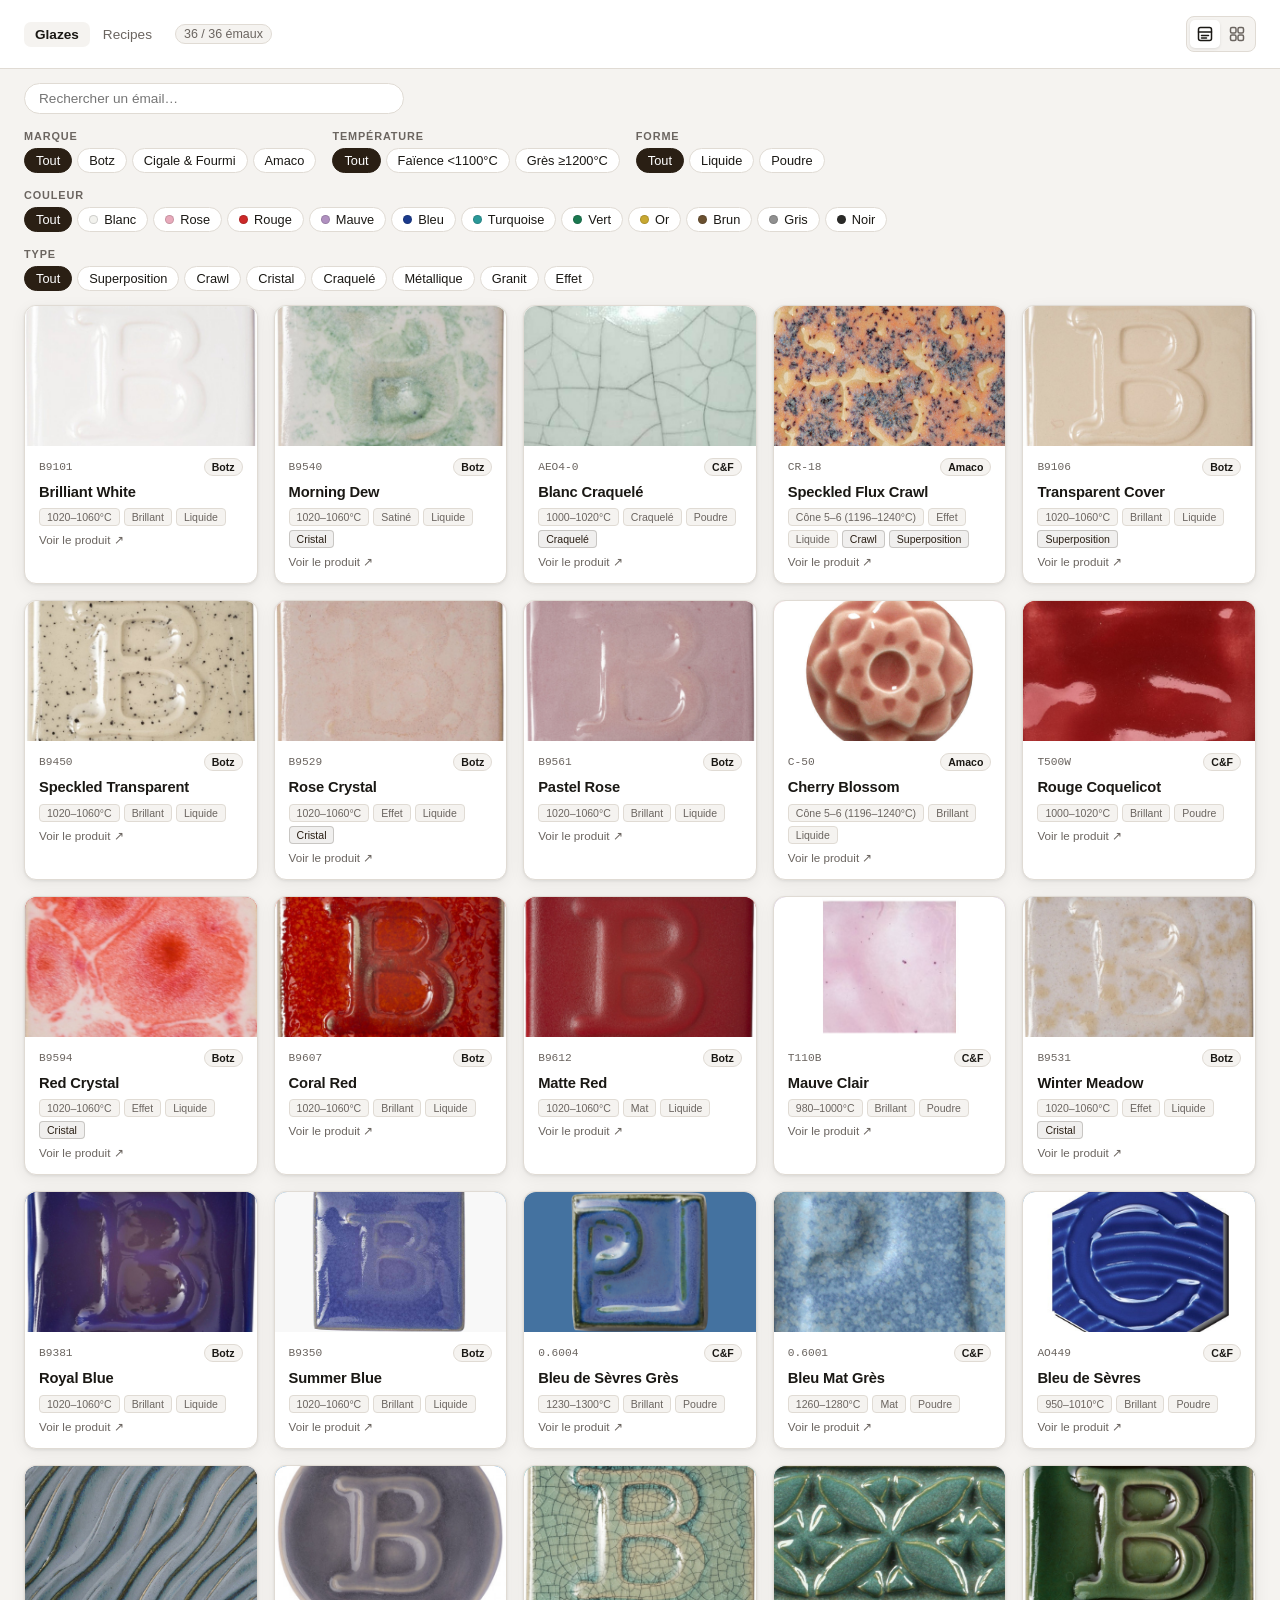
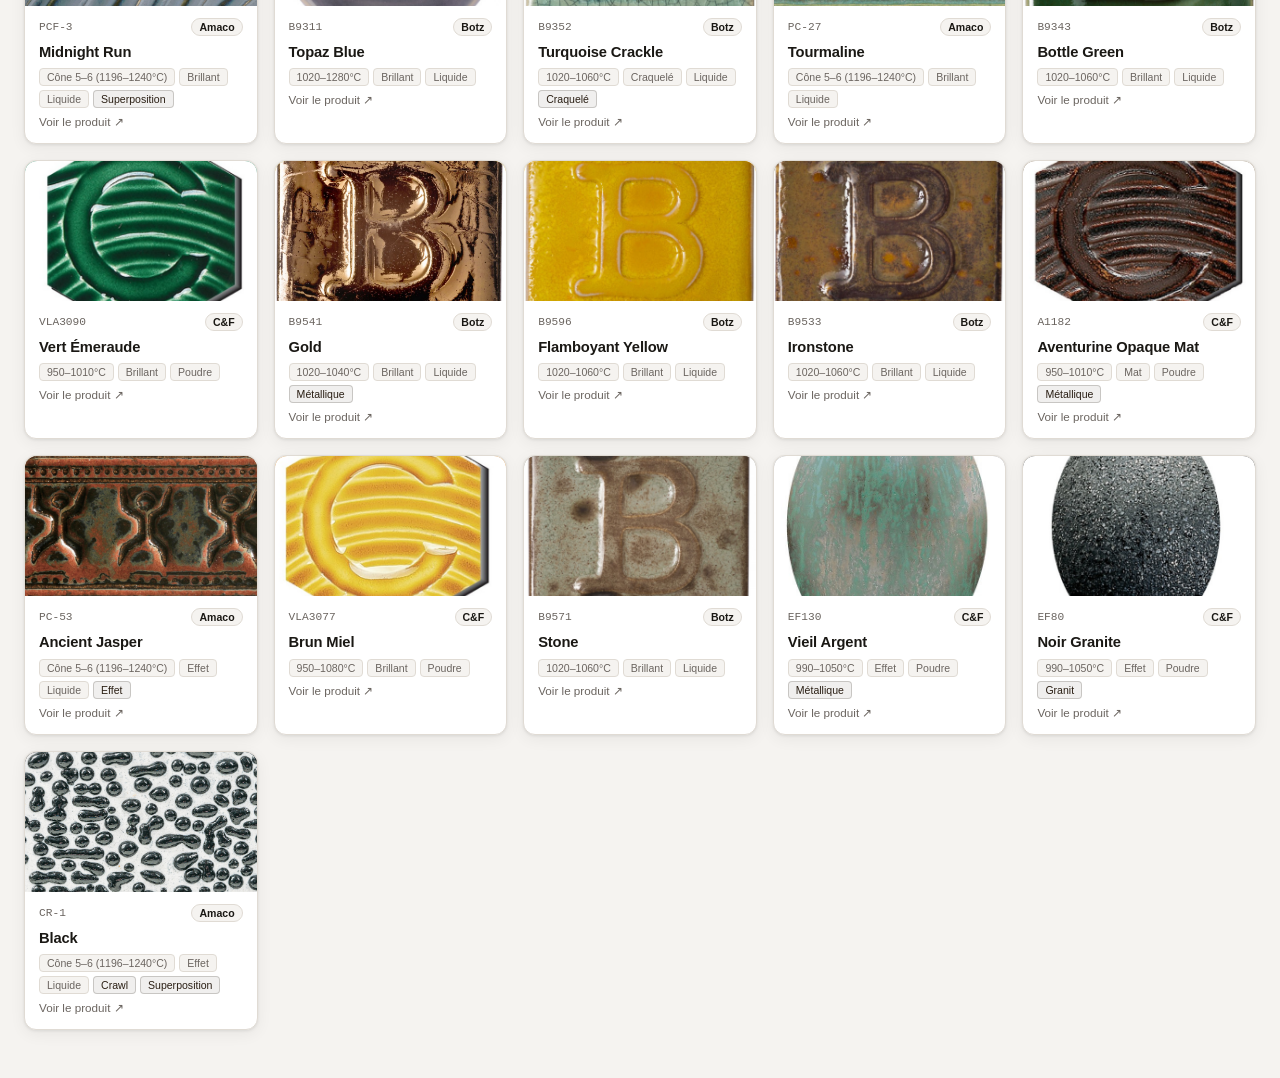
==== commit a8938572: "Activate 9 received glazes and add Recipes feature - Remove owned:false and update real references f" ====
--- a/index.html
+++ b/index.html
@@ -4,13 +4,16 @@
   <meta charset="UTF-8">
   <meta name="viewport" content="width=device-width, initial-scale=1.0">
   <title>Ma Collection d'Émaux</title>
-  <link rel="icon" href="data:image/svg+xml,<svg xmlns='http://www.w3.org/2000/svg' viewBox='0 0 100 100'><text y='.9em' font-size='90'>🏺</text></svg>">
+  <link rel="icon" href="data:image/svg+xml,<svg xmlns='http://www.w3.org/2000/svg' viewBox='0 0 100 100'><text y='.9em' font-size='90'>🔥</text></svg>">
   <link rel="stylesheet" href="style.css">
 </head>
 <body>
   <header>
     <div class="header-inner">
-      <h1>Ma Collection d'Émaux</h1>
+      <nav class="site-nav">
+        <a href="index.html" class="nav-link active">Glazes</a>
+        <a href="recipes.html" class="nav-link">Recipes</a>
+      </nav>
       <span id="count-badge" class="count-badge"></span>
       <div class="header-spacer"></div>
       <div class="view-toggle" id="view-toggle">
--- a/style.css
+++ b/style.css
@@ -363,3 +363,475 @@
   .grid { grid-template-columns: repeat(auto-fill, minmax(150px, 1fr)); gap: 10px; }
   .card-swatch { height: 110px; }
 }
+
+/* ════════════════════════════════════
+   RECIPES
+   ════════════════════════════════════ */
+
+/* ── Nav ── */
+.site-nav {
+  display: flex;
+  gap: 2px;
+}
+
+.nav-link {
+  font-size: 0.85rem;
+  font-weight: 500;
+  color: var(--text-muted);
+  text-decoration: none;
+  padding: 5px 11px;
+  border-radius: 7px;
+  transition: color .15s, background .15s;
+}
+
+.nav-link:hover { color: var(--text); }
+.nav-link.active { color: var(--text); background: var(--bg); font-weight: 600; }
+
+/* ── Buttons ── */
+.btn-primary {
+  appearance: none;
+  border: none;
+  background: var(--accent);
+  color: #fff;
+  padding: 7px 14px;
+  border-radius: 8px;
+  font-size: 0.82rem;
+  font-weight: 600;
+  cursor: pointer;
+  transition: opacity .15s;
+  white-space: nowrap;
+}
+.btn-primary:hover { opacity: .82; }
+
+.btn-ghost {
+  appearance: none;
+  border: 1px solid var(--border);
+  background: var(--surface);
+  color: var(--text-muted);
+  padding: 5px 11px;
+  border-radius: 7px;
+  font-size: 0.8rem;
+  cursor: pointer;
+  transition: color .15s, border-color .15s;
+}
+.btn-ghost:hover { color: var(--text); border-color: var(--accent); }
+.btn-danger { color: #b83232; }
+.btn-danger:hover { border-color: #b83232; color: #b83232; }
+
+/* ── Page toolbar ── */
+.page-toolbar {
+  max-width: 1400px;
+  margin: 0 auto;
+  padding: 16px 24px;
+  display: flex;
+  align-items: center;
+  gap: 10px;
+}
+.page-title {
+  font-size: 1.1rem;
+  font-weight: 600;
+  letter-spacing: -.02em;
+}
+
+/* ── Recipes grid ── */
+.recipes-grid {
+  max-width: 1400px;
+  margin: 0 auto;
+  padding: 0 24px 48px;
+  display: grid;
+  grid-template-columns: repeat(auto-fill, minmax(360px, 1fr));
+  gap: 16px;
+}
+
+/* ── Recipe card ── */
+.recipe-card {
+  background: var(--surface);
+  border: 1px solid var(--border);
+  border-radius: var(--radius);
+  box-shadow: var(--shadow);
+  display: flex;
+  flex-direction: column;
+  overflow: hidden;
+}
+
+.recipe-card-top {
+  display: flex;
+  align-items: flex-start;
+  justify-content: space-between;
+  padding: 14px 14px 8px;
+  gap: 8px;
+}
+
+.recipe-name {
+  font-size: 0.95rem;
+  font-weight: 600;
+  letter-spacing: -.01em;
+  line-height: 1.3;
+}
+
+.recipe-card-actions { display: flex; gap: 5px; flex-shrink: 0; }
+
+.recipe-glaze-strip {
+  display: flex;
+  flex-wrap: wrap;
+  gap: 5px;
+  padding: 0 14px 10px;
+}
+
+.recipe-glaze-chip {
+  height: 26px;
+  border-radius: 5px;
+  display: flex;
+  align-items: center;
+  overflow: hidden;
+}
+
+.recipe-glaze-label {
+  font-size: 0.65rem;
+  font-weight: 600;
+  color: rgba(255,255,255,.92);
+  text-shadow: 0 1px 3px rgba(0,0,0,.55);
+  padding: 0 8px;
+  white-space: nowrap;
+}
+
+.recipe-notes {
+  padding: 0 14px 10px;
+  font-size: 0.78rem;
+  color: var(--text-muted);
+  line-height: 1.55;
+  white-space: pre-wrap;
+}
+
+/* ── Photos ── */
+.recipe-photos {
+  display: flex;
+  flex-wrap: wrap;
+  gap: 8px;
+  padding: 0 14px 10px;
+}
+
+.recipe-photo-wrap {
+  position: relative;
+  width: 110px;
+  height: 110px;
+  border-radius: 8px;
+  overflow: hidden;
+  flex-shrink: 0;
+}
+
+.recipe-photo-wrap img {
+  width: 100%;
+  height: 100%;
+  object-fit: cover;
+  display: block;
+}
+
+.photo-overlay {
+  position: absolute;
+  inset: 0;
+  display: flex;
+  flex-direction: column;
+  justify-content: space-between;
+  padding: 6px;
+  background: rgba(0,0,0,0);
+  transition: background .2s;
+}
+
+.recipe-photo-wrap:hover .photo-overlay { background: rgba(0,0,0,.35); }
+
+.photo-badge {
+  align-self: flex-start;
+  font-size: 0.58rem;
+  font-weight: 700;
+  text-transform: uppercase;
+  letter-spacing: .05em;
+  padding: 2px 6px;
+  border-radius: 99px;
+  color: #fff;
+  backdrop-filter: blur(2px);
+}
+.photo-badge.result      { background: rgba(42,31,20,.75); }
+.photo-badge.inspiration { background: rgba(26,58,140,.75); }
+
+.photo-caption {
+  font-size: 0.64rem;
+  color: rgba(255,255,255,.9);
+  text-shadow: 0 1px 2px rgba(0,0,0,.7);
+  display: none;
+}
+.recipe-photo-wrap:hover .photo-caption { display: block; }
+
+.photo-delete-btn {
+  appearance: none;
+  border: none;
+  background: rgba(184,50,50,.85);
+  color: #fff;
+  width: 22px;
+  height: 22px;
+  border-radius: 50%;
+  cursor: pointer;
+  font-size: 1rem;
+  line-height: 1;
+  display: none;
+  align-items: center;
+  justify-content: center;
+  align-self: flex-end;
+}
+.recipe-photo-wrap:hover .photo-delete-btn { display: flex; }
+
+/* ── Card footer ── */
+.recipe-footer {
+  display: flex;
+  align-items: center;
+  gap: 8px;
+  padding: 8px 14px 12px;
+  border-top: 1px solid var(--border);
+  margin-top: auto;
+  flex-wrap: wrap;
+}
+
+.btn-add-photo {
+  appearance: none;
+  border: 1px dashed var(--border);
+  background: transparent;
+  color: var(--text-muted);
+  padding: 4px 10px;
+  border-radius: 6px;
+  font-size: 0.75rem;
+  cursor: pointer;
+  transition: border-color .15s, color .15s;
+}
+.btn-add-photo:hover { border-color: var(--accent); color: var(--text); }
+
+.recipe-date { font-size: 0.7rem; color: var(--text-muted); margin-left: auto; }
+
+/* ── Photo upload form ── */
+.photo-form {
+  width: 100%;
+  padding: 10px 12px;
+  background: var(--bg);
+  border-radius: 8px;
+  border: 1px solid var(--border);
+  display: flex;
+  flex-direction: column;
+  gap: 8px;
+  margin-top: 4px;
+}
+
+.photo-type-row { display: flex; gap: 14px; }
+
+.photo-type-opt {
+  display: flex;
+  align-items: center;
+  gap: 5px;
+  font-size: 0.8rem;
+  cursor: pointer;
+}
+
+.photo-file-label {
+  display: inline-flex;
+  align-items: center;
+  gap: 8px;
+  font-size: 0.8rem;
+  color: var(--text-muted);
+  cursor: pointer;
+  padding: 5px 10px;
+  border: 1px solid var(--border);
+  border-radius: 6px;
+  background: var(--surface);
+  transition: border-color .15s;
+}
+.photo-file-label:hover { border-color: var(--accent); color: var(--text); }
+.photo-file-input { display: none; }
+
+/* ── Editor ── */
+.editor-topbar {
+  background: var(--surface);
+  border-bottom: 1px solid var(--border);
+  padding: 12px 24px;
+  display: flex;
+  align-items: center;
+  gap: 12px;
+  position: sticky;
+  top: 0;
+  z-index: 10;
+}
+
+.editor-heading {
+  font-size: 0.95rem;
+  font-weight: 600;
+  letter-spacing: -.01em;
+}
+
+.editor-layout {
+  max-width: 1400px;
+  margin: 0 auto;
+  display: grid;
+  grid-template-columns: 300px 1fr;
+  min-height: calc(100vh - 118px);
+}
+
+.editor-panel {
+  padding: 20px;
+  border-right: 1px solid var(--border);
+  display: flex;
+  flex-direction: column;
+  gap: 8px;
+  position: sticky;
+  top: 57px;
+  height: calc(100vh - 57px);
+  overflow-y: auto;
+}
+
+.field-label {
+  display: block;
+  font-size: 0.68rem;
+  font-weight: 600;
+  text-transform: uppercase;
+  letter-spacing: .08em;
+  color: var(--text-muted);
+  margin-top: 4px;
+}
+
+.field-input {
+  width: 100%;
+  padding: 7px 10px;
+  border: 1px solid var(--border);
+  border-radius: 8px;
+  background: var(--bg);
+  font-size: 0.85rem;
+  color: var(--text);
+  outline: none;
+  transition: border-color .15s, box-shadow .15s;
+  font-family: inherit;
+}
+.field-input:focus { border-color: var(--accent); box-shadow: 0 0 0 3px rgba(42,31,20,.08); }
+.field-input.input-error { border-color: #b83232; }
+
+.field-textarea {
+  width: 100%;
+  padding: 7px 10px;
+  border: 1px solid var(--border);
+  border-radius: 8px;
+  background: var(--bg);
+  font-size: 0.85rem;
+  color: var(--text);
+  outline: none;
+  resize: vertical;
+  font-family: inherit;
+  line-height: 1.5;
+  transition: border-color .15s, box-shadow .15s;
+}
+.field-textarea:focus { border-color: var(--accent); box-shadow: 0 0 0 3px rgba(42,31,20,.08); }
+
+.selected-preview {
+  flex: 1;
+  overflow-y: auto;
+  display: flex;
+  flex-direction: column;
+  gap: 5px;
+  padding-bottom: 8px;
+}
+
+.preview-hint { font-size: 0.78rem; color: var(--text-muted); font-style: italic; }
+
+.selected-chip {
+  display: flex;
+  align-items: center;
+  gap: 7px;
+  font-size: 0.8rem;
+  padding: 5px 8px;
+  background: var(--bg);
+  border: 1px solid var(--border);
+  border-radius: 7px;
+}
+
+.chip-dot {
+  width: 10px;
+  height: 10px;
+  border-radius: 50%;
+  flex-shrink: 0;
+  border: 1px solid rgba(0,0,0,.15);
+}
+
+.chip-name { flex: 1; }
+
+.chip-remove {
+  appearance: none;
+  border: none;
+  background: none;
+  color: var(--text-muted);
+  cursor: pointer;
+  font-size: 1.1rem;
+  line-height: 1;
+  padding: 0;
+}
+.chip-remove:hover { color: #b83232; }
+
+/* ── Glaze selector ── */
+.editor-selector {
+  display: flex;
+  flex-direction: column;
+}
+
+.editor-selector .filters-bar {
+  max-width: none;
+  padding: 10px 16px;
+  background: var(--surface);
+  border-bottom: 1px solid var(--border);
+  position: sticky;
+  top: 57px;
+  z-index: 5;
+}
+
+.selector-grid {
+  padding: 16px;
+  grid-template-columns: repeat(auto-fill, minmax(150px, 1fr));
+  gap: 10px;
+}
+
+.selector-card {
+  position: relative;
+  background: var(--surface);
+  border: 2px solid var(--border);
+  border-radius: var(--radius);
+  overflow: hidden;
+  cursor: pointer;
+  transition: border-color .15s, box-shadow .15s;
+  display: flex;
+  flex-direction: column;
+}
+
+.selector-card:hover { border-color: var(--accent); }
+
+.selector-card.selected {
+  border-color: var(--chip-active-bg);
+  box-shadow: 0 0 0 2px var(--chip-active-bg);
+}
+
+.selector-card .card-swatch { cursor: pointer; height: 110px; border-radius: 0; }
+
+.selector-check {
+  position: absolute;
+  top: 6px;
+  right: 6px;
+  width: 22px;
+  height: 22px;
+  background: var(--chip-active-bg);
+  color: #fff;
+  border-radius: 50%;
+  display: flex;
+  align-items: center;
+  justify-content: center;
+  font-size: 0.72rem;
+  font-weight: 700;
+  opacity: 0;
+  transition: opacity .15s;
+  pointer-events: none;
+}
+
+.selector-card.selected .selector-check { opacity: 1; }
+
+.selector-card .card-body { padding: 8px 10px 10px; }
+.selector-card .card-name { font-size: 0.8rem; }
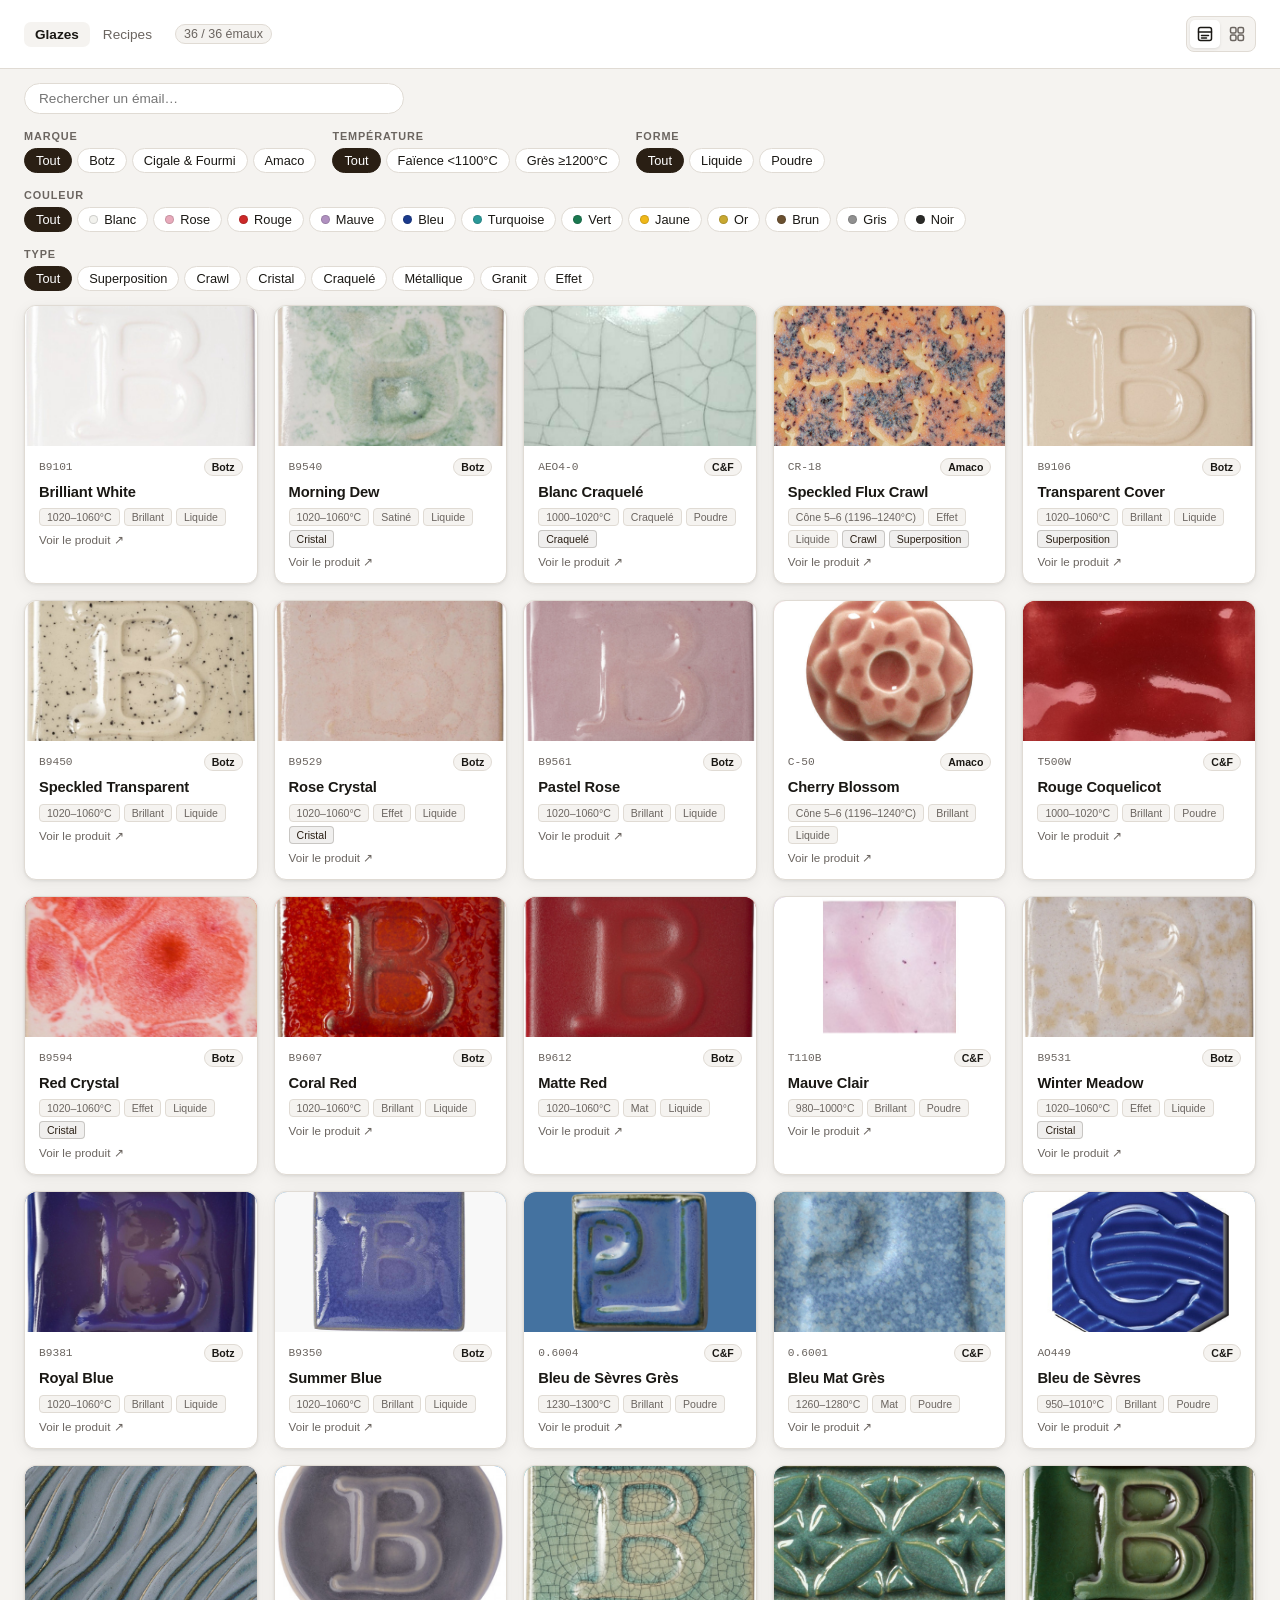
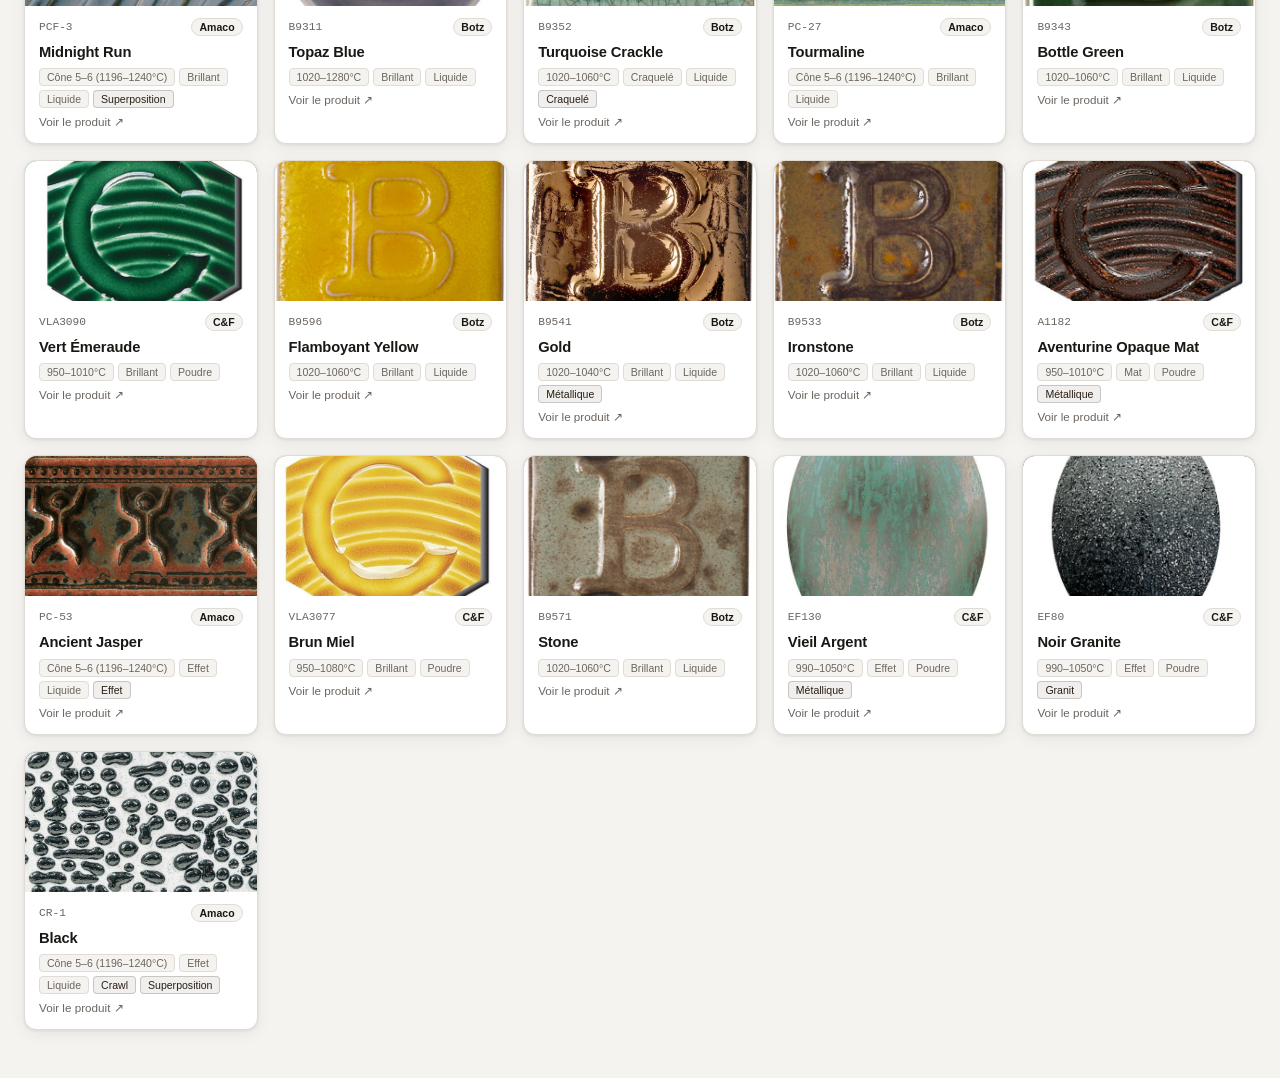
==== commit fe4cec51: "Add yellow color filter and make color multi-select - Add yellow colorFamily for Flamboyant Yellow (" ====
--- a/index.html
+++ b/index.html
@@ -81,6 +81,7 @@
         <button class="chip color-chip" data-value="blue" style="--swatch:#1a3a8c">Bleu</button>
         <button class="chip color-chip" data-value="turquoise" style="--swatch:#2a9898">Turquoise</button>
         <button class="chip color-chip" data-value="green" style="--swatch:#1a7850">Vert</button>
+        <button class="chip color-chip" data-value="yellow" style="--swatch:#f0b818">Jaune</button>
         <button class="chip color-chip" data-value="gold" style="--swatch:#c8a830">Or</button>
         <button class="chip color-chip" data-value="brown" style="--swatch:#6a5030">Brun</button>
         <button class="chip color-chip" data-value="gray" style="--swatch:#909090">Gris</button>
